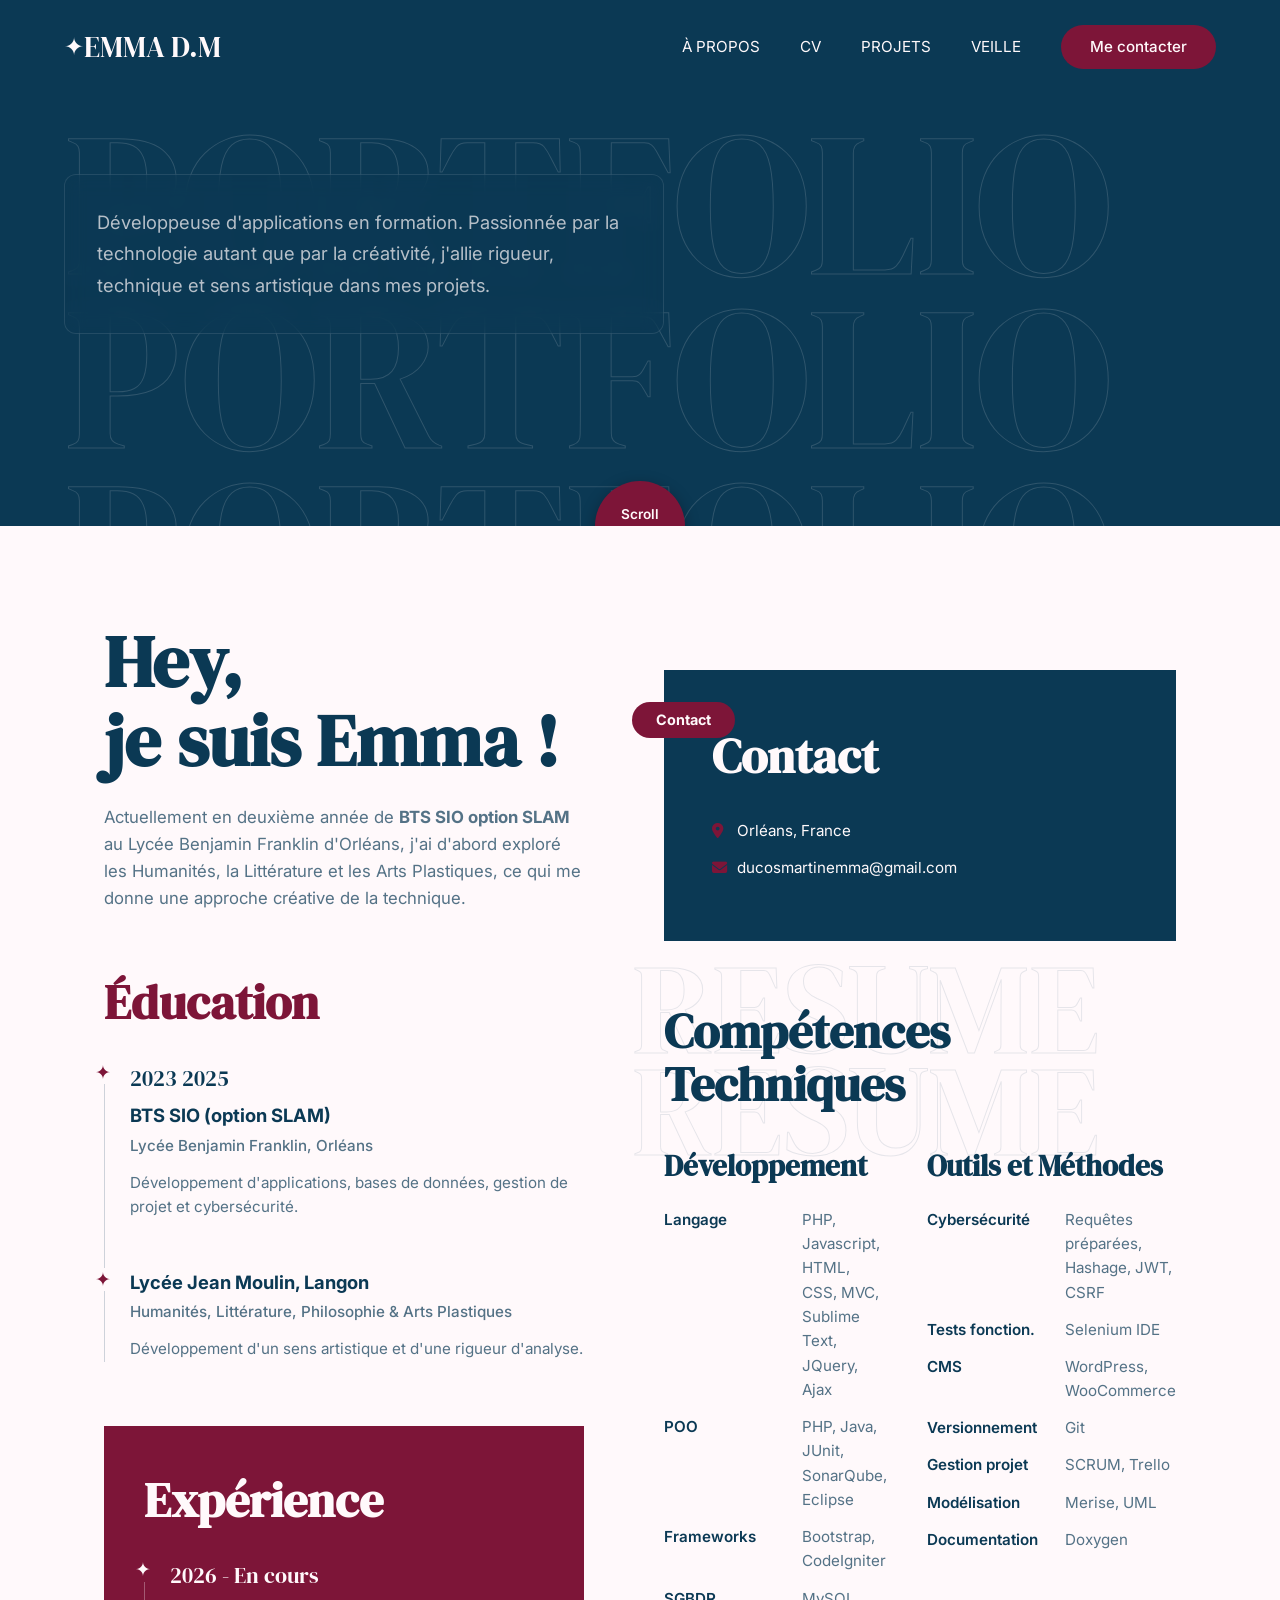
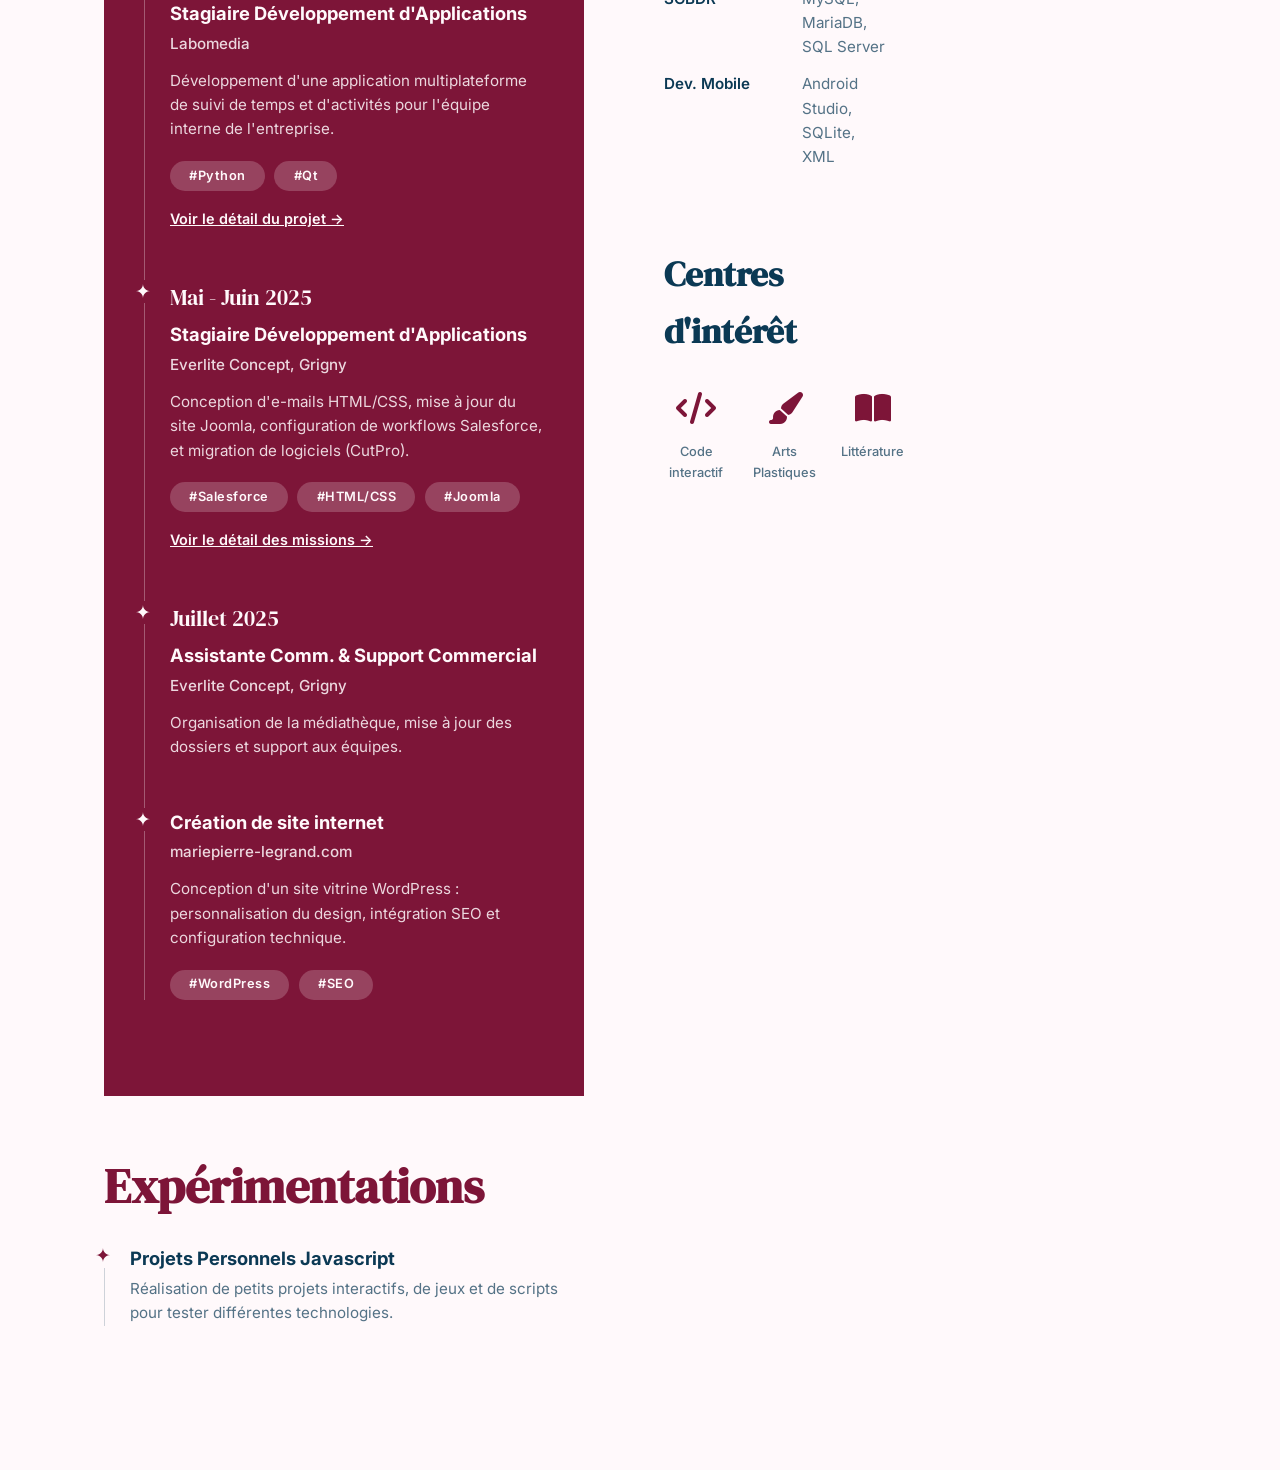
==== index.html @ 81b7ddf8 "feat: Introduce dedicated internship pages for Labomedia and Everlite, a tech watch section, and a n" ====
<!DOCTYPE html>
<html lang="fr">

<head>
    <meta charset="UTF-8">
    <meta name="viewport" content="width=device-width, initial-scale=1.0">
    <title>Portfolio Développeur - Emma Ducos Martin</title>

    <link rel="preconnect" href="https://fonts.googleapis.com">
    <link rel="preconnect" href="https://fonts.gstatic.com" crossorigin>
    <link
        href="https://fonts.googleapis.com/css2?family=DM+Serif+Display&family=Inter:wght@300;400;500;600;700&family=Fira+Code:wght@400;500&display=swap"
        rel="stylesheet">
    <link rel="stylesheet" href="https://cdnjs.cloudflare.com/ajax/libs/font-awesome/6.4.0/css/all.min.css">

    <link rel="stylesheet" href="style.css">
</head>

<body>

    <nav>
        <a href="#" class="logo"><span class="star-light">✦</span> Emma D.M</a>
        <div class="nav-links">
            <a href="#about">À propos</a>
            <a href="#resume">CV</a>
            <a href="#work">Projets</a>
            <a href="veille.html">Veille</a>
            <a href="mailto:ducosmartinemma@gmail.com" class="btn-contact">Me contacter</a>
        </div>
    </nav>

    <header class="hero">
        <div class="hero-text-bg">
            PORTFOLIO<br>
            PORTFOLIO<br>
            PORTFOLIO
        </div>

        <div class="hero-content">
            <div class="hero-left">
                <p>Développeuse d'applications en formation. Passionnée par la technologie autant que par la créativité,
                    j'allie rigueur, technique et sens artistique dans mes projets.</p>
            </div>

        </div>

        <div class="scroll-down">
            Scroll<br>down
        </div>
    </header>

    <main class="index-container">
        <div class="left-column" id="about">

            <div class="intro-text">
                <h1 style="font-size: 4.5rem;">Hey,<br>je suis Emma !</h1>
                <p>Actuellement en deuxième année de <strong>BTS SIO option SLAM</strong> au Lycée Benjamin Franklin
                    d'Orléans, j'ai d'abord exploré les Humanités, la Littérature et les Arts Plastiques, ce qui me
                    donne une approche créative de la technique.</p>
            </div>

            <section class="education-section" style="margin-top: 4rem;">
                <h2 class="section-title">Éducation</h2>
                <div class="timeline">
                    <div class="timeline-item">
                        <div class="timeline-date">2023 2025</div>
                        <div class="timeline-title">BTS SIO (option SLAM)</div>
                        <div class="timeline-subtitle">Lycée Benjamin Franklin, Orléans</div>
                        <div class="timeline-desc">Développement d'applications, bases de données, gestion de projet et
                            cybersécurité.</div>
                    </div>
                    <div class="timeline-item">
                        <div class="timeline-title">Lycée Jean Moulin, Langon</div>
                        <div class="timeline-subtitle">Humanités, Littérature, Philosophie & Arts Plastiques</div>
                        <div class="timeline-desc">Développement d'un sens artistique et d'une rigueur d'analyse.</div>
                    </div>
                </div>
            </section>

            <section class="accent-box" id="resume">
                <h2 class="section-title">Expérience</h2>
                <div class="timeline">
                    <div class="timeline-item">
                        <div class="timeline-date">2026 - En cours</div>
                        <div class="timeline-title">Stagiaire Développement d'Applications</div>
                        <div class="timeline-subtitle">Labomedia</div>
                        <div class="timeline-desc">Développement d'une application multiplateforme de suivi de temps et
                            d'activités pour l'équipe interne de l'entreprise.</div>
                        <div class="tag-container">
                            <span class="tag">#Python</span>
                            <span class="tag">#Qt</span>
                        </div>
                        <a href="stage-labomedia.html"
                            style="display:inline-block; margin-top:1rem; font-weight:600; font-size:0.9rem; text-decoration:underline;">Voir
                            le détail du projet &rarr;</a>
                    </div>
                    <div class="timeline-item">
                        <div class="timeline-date">Mai - Juin 2025</div>
                        <div class="timeline-title">Stagiaire Développement d'Applications</div>
                        <div class="timeline-subtitle">Everlite Concept, Grigny</div>
                        <div class="timeline-desc">Conception d'e-mails HTML/CSS, mise à jour du site Joomla,
                            configuration de workflows Salesforce, et migration de logiciels (CutPro).</div>
                        <div class="tag-container">
                            <span class="tag">#Salesforce</span>
                            <span class="tag">#HTML/CSS</span>
                            <span class="tag">#Joomla</span>
                        </div>
                        <a href="stage-everlite.html"
                            style="display:inline-block; margin-top:1rem; font-weight:600; font-size:0.9rem; text-decoration:underline;">Voir
                            le détail des missions &rarr;</a>
                    </div>
                    <div class="timeline-item">
                        <div class="timeline-date">Juillet 2025</div>
                        <div class="timeline-title">Assistante Comm. & Support Commercial</div>
                        <div class="timeline-subtitle">Everlite Concept, Grigny</div>
                        <div class="timeline-desc">Organisation de la médiathèque, mise à jour des dossiers et support
                            aux équipes.</div>
                    </div>
                    <div class="timeline-item">
                        <div class="timeline-title">Création de site internet</div>
                        <div class="timeline-subtitle">mariepierre-legrand.com</div>
                        <div class="timeline-desc">Conception d'un site vitrine WordPress : personnalisation du design,
                            intégration SEO et configuration technique.</div>
                        <div class="tag-container">
                            <span class="tag">#WordPress</span>
                            <span class="tag">#SEO</span>
                        </div>
                    </div>
                </div>
            </section>

            <section class="education-section" style="margin-top: 4rem;" id="work">
                <h2 class="section-title">Expérimentations</h2>
                <div class="timeline">
                    <div class="timeline-item">
                        <div class="timeline-title">Projets Personnels Javascript</div>
                        <div class="timeline-desc">Réalisation de petits projets interactifs, de jeux et de scripts pour
                            tester différentes technologies.</div>
                    </div>
                </div>
            </section>

        </div>

        <!-- COLONNE DROITE -->
        <div class="right-column">

            <section class="profile-card">
                <h3>Contact</h3>
                <div class="profile-info">
                    <p><i class="fas fa-map-marker-alt"></i> Orléans, France</p>
                    <p><i class="fas fa-envelope"></i> ducosmartinemma@gmail.com</p>
                </div>
            </section>

            <div class="bg-text-skills">
                RESUME<br>RESUME
            </div>

            <section class="skills-section">
                <h2 class="section-title"><span class="black-text">Compétences Techniques</span></h2>

                <div class="skills-grid">
                    <div class="skill-category">
                        <h4>Développement</h4>
                        <ul class="skill-list">
                            <li><span>Langage</span> <span>PHP, Javascript, HTML, CSS, MVC, Sublime Text, JQuery,
                                    Ajax</span></li>
                            <li><span>POO</span> <span>PHP, Java, JUnit, SonarQube, Eclipse</span></li>
                            <li><span>Frameworks</span> <span>Bootstrap, CodeIgniter</span></li>
                            <li><span>SGBDR</span> <span>MySQL, MariaDB, SQL Server</span></li>
                            <li><span>Dev. Mobile</span> <span>Android Studio, SQLite, XML</span></li>
                        </ul>
                    </div>

                    <div class="skill-category">
                        <h4>Outils et Méthodes</h4>
                        <ul class="skill-list">
                            <li><span>Cybersécurité</span> <span>Requêtes préparées, Hashage, JWT, CSRF</span></li>
                            <li><span>Tests fonction.</span> <span>Selenium IDE</span></li>
                            <li><span>CMS</span> <span>WordPress, WooCommerce</span></li>
                            <li><span>Versionnement</span> <span>Git</span></li>
                            <li><span>Gestion projet</span> <span>SCRUM, Trello</span></li>
                            <li><span>Modélisation</span> <span>Merise, UML</span></li>
                            <li><span>Documentation</span> <span>Doxygen</span></li>
                        </ul>
                    </div>
                </div>
            </section>

            <div class="bottom-section">
                <div class="bottom-block">
                    <h4>Centres d'intérêt</h4>
                    <div class="hobbies-icons" style="margin-top: 1.5rem;">
                        <div class="hobby-item">
                            <i class="fas fa-code"></i>
                            <span>Code interactif</span>
                        </div>
                        <div class="hobby-item">
                            <i class="fas fa-paint-brush"></i>
                            <span>Arts Plastiques</span>
                        </div>
                        <div class="hobby-item">
                            <i class="fas fa-book-open"></i>
                            <span>Littérature</span>
                        </div>
                    </div>
                </div>
            </div>

        </div>
        </div>
    </main>

</body>

</html>
---- style.css ----
:root {
    --bg-light: #FFF9FB;
    --primary-dark: #0B3954;
    --accent-color: #7D1538;

    --text-light: #FFF9FB;
    --text-dark: #0B3954;
    --text-muted: rgba(11, 57, 84, 0.7);
    --text-muted-light: rgba(255, 249, 251, 0.7);

    --font-headings: 'DM Serif Display', serif;
    --font-body: 'Inter', sans-serif;
    --font-mono: 'Fira Code', monospace;
}

::selection {
    background-color: var(--accent-color);
    color: var(--bg-light);
}

* {
    box-sizing: border-box;
    margin: 0;
    padding: 0;
}

body {
    font-family: var(--font-body);
    background-color: var(--bg-light);
    color: var(--text-dark);
    line-height: 1.6;
    overflow-x: hidden;
    -webkit-font-smoothing: antialiased;
}

/* Utilitaires */
.star {
    color: var(--accent-color);
    display: inline-block;
    margin-right: 8px;
    font-size: 1.2rem;
}

.star-light {
    color: var(--bg-light);
    font-size: 1.5rem;
}

a {
    text-decoration: none;
    color: inherit;
}

/* ----- NAVIGATION ----- */
nav {
    display: flex;
    justify-content: space-between;
    align-items: center;
    padding: 1.5rem 5%;
    background-color: var(--primary-dark);
    color: var(--text-light);
}

.logo {
    font-family: var(--font-headings);
    font-size: 1.8rem;
    display: flex;
    align-items: center;
    text-transform: uppercase;
}

.nav-links {
    display: flex;
    gap: 2.5rem;
    font-size: 0.95rem;
    font-weight: 400;
    align-items: center;
    text-transform: uppercase;
}

.nav-links a:hover {
    color: var(--accent-color);
    transition: color 0.3s ease;
}

.btn-contact {
    background-color: var(--accent-color);
    color: var(--text-light);
    padding: 0.6rem 1.8rem;
    border-radius: 50px;
    font-weight: 500;
    transition: transform 0.3s, background-color 0.3s;
    text-transform: none;
}

.btn-contact:hover {
    transform: scale(1.05);
    color: var(--text-light) !important;
}

/* ----- HERO SECTION ----- */
.hero {
    position: relative;
    background-color: var(--primary-dark);
    color: var(--text-light);
    padding: 5rem 5% 12rem 5%;
    display: flex;
    align-items: center;
    justify-content: center;
    overflow: hidden;
}

.hero-subpage {
    padding: 8rem 5% 8rem 5%;
}

.hero-text-bg {
    position: absolute;
    font-family: var(--font-headings);
    font-size: 16vw;
    line-height: 0.85;
    color: transparent;
    -webkit-text-stroke: 1px rgba(255, 249, 251, 0.15);
    top: 5%;
    left: 5%;
    z-index: 0;
    user-select: none;
    white-space: nowrap;
}

.hero-subpage .hero-text-bg {
    font-size: 14vw;
    top: 10%;
    left: 0%;
}

.hero-text-bg span.solid {
    color: var(--bg-light);
    -webkit-text-stroke: 0;
}

.hero-content {
    position: relative;
    z-index: 2;
    display: flex;
    width: 100%;
    max-width: 1200px;
    gap: 3rem;
    justify-content: space-between;
    align-items: center;
}

.hero-content-subpage {
    max-width: 900px;
    gap: 1rem;
    text-align: center;
    flex-direction: column;
    background-color: rgba(11, 57, 84, 0.4);
    backdrop-filter: blur(10px);
    padding: 3rem 2rem;
    border-radius: 12px;
    border: 1px solid rgba(255, 249, 251, 0.1);
}

.hero-left {
    flex: 1;
    max-width: 600px;
    background-color: rgba(11, 57, 84, 0.4);
    backdrop-filter: blur(10px);
    padding: 2rem;
    border-radius: 12px;
    border: 1px solid rgba(255, 249, 251, 0.1);
}

.hero-left p {
    font-size: 1.15rem;
    color: var(--text-muted-light);
    line-height: 1.7;
}

.hero-right {
    flex: 1;
    display: flex;
    flex-direction: column;
    justify-content: center;
    align-items: flex-end;
    text-align: right;
    font-family: var(--font-mono);
    font-size: 1rem;
    color: var(--text-light);
}

.hero-right p {
    margin-bottom: 0.8rem;
}

.hero-right span {
    color: var(--accent-color);
    margin-right: 0.5rem;
}

.hero-title {
    font-family: var(--font-headings);
    font-size: 4rem;
    line-height: 1.1;
    margin-bottom: 1rem;
}

.hero-subtitle {
    font-size: 1.25rem;
    color: var(--text-muted-light);
    max-width: 800px;
}

.btn-back {
    position: absolute;
    top: 2rem;
    left: 5%;
    color: var(--text-light);
    z-index: 10;
    font-size: 1rem;
    display: flex;
    align-items: center;
    gap: 0.5rem;
    transition: color 0.3s;
}

.btn-back:hover {
    color: var(--accent-color);
}

.scroll-down {
    position: absolute;
    bottom: -45px;
    left: 50%;
    transform: translateX(-50%);
    width: 90px;
    height: 90px;
    background-color: var(--accent-color);
    border-radius: 50%;
    display: flex;
    align-items: center;
    justify-content: center;
    text-align: center;
    font-family: var(--font-body);
    font-size: 0.85rem;
    font-weight: 600;
    color: var(--text-light);
    box-shadow: 0 4px 15px rgba(0, 0, 0, 0.3);
    z-index: 10;
}

/* ----- CONTAINERS ----- */
.container {
    max-width: 1000px;
    margin: 0 auto;
    padding: 4rem 5%;
}

.index-container {
    max-width: 1200px;
    margin: 0 auto;
    padding: 6rem 5%;
    display: grid;
    grid-template-columns: 1fr 1fr;
    gap: 5rem;
}

/* ----- TITLES ----- */
.section-title {
    font-family: var(--font-headings);
    font-size: 3rem;
    color: var(--accent-color);
    margin-bottom: 2rem;
    display: flex;
    align-items: center;
    line-height: 1.1;
}

.section-title-center {
    text-align: center;
    justify-content: center;
}

.section-title span.black-text {
    color: var(--text-dark);
}

/* ----- TIMELINE (Expériences / Education) ----- */
.timeline {
    position: relative;
    padding-left: 25px;
    border-left: 1px solid rgba(11, 57, 84, 0.2);
    margin-bottom: 3rem;
}

.timeline-veille {
    border-left: 2px dashed rgba(11, 57, 84, 0.2);
    padding-left: 30px;
}

.timeline-item {
    position: relative;
    margin-bottom: 3rem;
}

.timeline-item::before {
    content: '✦';
    position: absolute;
    left: -35px;
    top: 0;
    color: var(--accent-color);
    background-color: var(--bg-light);
    font-size: 1.2rem;
    padding: 2px 0;
    line-height: 1;
}

.timeline-date {
    font-family: var(--font-headings);
    font-size: 1.4rem;
    color: var(--primary-dark);
    margin-bottom: 0.3rem;
}

.timeline-title {
    font-size: 1.15rem;
    font-weight: 700;
    color: var(--primary-dark);
    margin-bottom: 0.2rem;
}

.timeline-subtitle {
    font-size: 0.95rem;
    color: var(--text-muted);
    margin-bottom: 0.8rem;
    font-weight: 500;
}

.timeline-desc {
    font-size: 0.95rem;
    color: var(--text-muted);
    line-height: 1.6;
}

/* ----- ACCENT BOX ----- */
.accent-box {
    background-color: var(--accent-color);
    color: var(--text-light);
    padding: 3rem 2.5rem;
    margin-top: 4rem;
    position: relative;
}

.accent-box .section-title {
    color: var(--bg-light);
}

.accent-box .timeline {
    border-left-color: rgba(255, 249, 251, 0.3);
}

.accent-box .timeline-item::before {
    color: var(--bg-light);
    background-color: var(--accent-color);
}

.accent-box .timeline-date,
.accent-box .timeline-title {
    color: var(--bg-light);
}

.accent-box .timeline-subtitle,
.accent-box .timeline-desc {
    color: rgba(255, 249, 251, 0.85);
}

.tag-container {
    display: flex;
    flex-wrap: wrap;
    gap: 0.6rem;
    margin-top: 1.2rem;
}

.tag {
    background-color: var(--primary-dark);
    color: var(--bg-light);
    padding: 0.3rem 1.2rem;
    border-radius: 50px;
    font-size: 0.8rem;
    font-weight: 600;
    letter-spacing: 0.5px;
}

.accent-box .tag {
    background-color: rgba(255, 249, 251, 0.2);
    color: var(--bg-light);
}

/* ----- RIGHT COLUMN (Profile / Skills) ----- */
.intro-text h1 {
    font-family: var(--font-headings);
    font-size: 4rem;
    line-height: 1.1;
    color: var(--primary-dark);
    margin-bottom: 1.5rem;
}

.intro-text p {
    color: var(--text-muted);
    font-size: 1.05rem;
    margin-bottom: 2rem;
}

.profile-card {
    background-color: var(--primary-dark);
    color: var(--text-light);
    padding: 3rem;
    margin-top: 3rem;
    margin-bottom: 4rem;
    position: relative;
}

.profile-card::before {
    content: 'Contact';
    position: absolute;
    top: 2rem;
    left: -2rem;
    background-color: var(--accent-color);
    color: var(--bg-light);
    padding: 0.4rem 1.5rem;
    border-radius: 50px;
    font-weight: bold;
    font-size: 0.9rem;
}

.profile-card h3 {
    font-family: var(--font-headings);
    font-size: 3rem;
    margin-bottom: 1.5rem;
    color: var(--bg-light);
}

.profile-info {
    font-family: var(--font-body);
    font-size: 0.95rem;
    color: var(--text-light);
}

.profile-info p {
    margin-bottom: 0.8rem;
    display: flex;
    align-items: center;
}

.profile-info i {
    width: 25px;
    color: var(--accent-color);
}

.bg-text-skills {
    font-family: var(--font-headings);
    font-size: 8rem;
    line-height: 0.8;
    color: transparent;
    -webkit-text-stroke: 1px rgba(11, 57, 84, 0.1);
    position: absolute;
    z-index: -1;
    margin-top: -3rem;
    margin-left: -2rem;
    user-select: none;
}

.skills-section {
    position: relative;
    margin-bottom: 4rem;
    z-index: 1;
}

.skills-grid {
    display: grid;
    grid-template-columns: 1fr 1fr;
    gap: 2.5rem;
}

.skill-category h4 {
    font-family: var(--font-headings);
    font-size: 1.8rem;
    color: var(--primary-dark);
    margin-bottom: 1.2rem;
}

.skill-icons {
    display: flex;
    flex-wrap: wrap;
    gap: 0.5rem;
    margin-bottom: 1.5rem;
}

.skill-icon {
    width: 45px;
    height: 45px;
    background-color: var(--primary-dark);
    color: var(--bg-light);
    display: flex;
    align-items: center;
    justify-content: center;
    font-weight: 600;
    font-size: 1rem;
    border-radius: 4px;
}

.skill-list {
    list-style: none;
    font-size: 0.95rem;
    color: var(--text-muted);
}

.skill-list li {
    margin-bottom: 0.8rem;
    display: grid;
    grid-template-columns: 130px 1fr;
    gap: 0.5rem;
    align-items: start;
}

.skill-list li>span:first-child {
    font-weight: 600;
    color: var(--primary-dark);
}

.tech-tags {
    display: flex;
    flex-wrap: wrap;
    gap: 0.6rem;
}

.tech-tag {
    background-color: var(--primary-dark);
    color: var(--bg-light);
    padding: 0.4rem 1.2rem;
    border-radius: 50px;
    font-size: 0.85rem;
}

.bottom-section {
    display: grid;
    grid-template-columns: 1fr 1fr;
    gap: 2rem;
    margin-top: 2rem;
}

.bottom-block h4 {
    font-family: var(--font-headings);
    font-size: 2.2rem;
    color: var(--primary-dark);
    margin-bottom: 1.5rem;
}

.bottom-block ul {
    list-style: none;
    display: flex;
    gap: 2rem;
}

.bottom-block li {
    margin-bottom: 1rem;
}

.bottom-block strong {
    display: block;
    color: var(--primary-dark);
    font-size: 1.2rem;
    font-family: var(--font-headings);
}

.bottom-block span {
    color: var(--text-muted);
    font-size: 0.9rem;
}

.hobbies-icons {
    display: flex;
    gap: 1.5rem;
    color: var(--accent-color);
    font-size: 2rem;
    text-align: center;
}

.hobby-item span {
    display: block;
    font-size: 0.8rem;
    color: var(--text-muted);
    font-family: var(--font-body);
    margin-top: 0.5rem;
    font-weight: 500;
}

/* ----- MISSIONS ----- */
.mission-grid {
    display: grid;
    grid-template-columns: 1fr;
    gap: 3rem;
}

.mission-card {
    background-color: white;
    padding: 2.5rem;
    border-radius: 12px;
    box-shadow: 0 10px 30px rgba(11, 57, 84, 0.05);
    border-left: 5px solid var(--accent-color);
    transition: transform 0.3s ease;
}

.mission-card:hover {
    transform: translateY(-5px);
}

.mission-card h3 {
    font-family: var(--font-headings);
    font-size: 2rem;
    color: var(--primary-dark);
    margin-bottom: 1.2rem;
}

.mission-card p {
    color: var(--text-muted);
    font-size: 1.05rem;
    line-height: 1.7;
}

.mission-icon {
    font-size: 2rem;
    color: var(--accent-color);
    margin-bottom: 1rem;
    display: inline-block;
}

/* ----- VEILLE ARTICLES ----- */
.article-card {
    position: relative;
    background-color: white;
    padding: 2.5rem;
    border-radius: 12px;
    box-shadow: 0 10px 30px rgba(11, 57, 84, 0.05);
    margin-bottom: 3.5rem;
    transition: transform 0.3s ease, box-shadow 0.3s ease;
}

.article-card::before {
    content: '';
    position: absolute;
    left: -39px;
    top: 30px;
    width: 16px;
    height: 16px;
    background-color: var(--accent-color);
    border-radius: 50%;
    border: 4px solid var(--bg-light);
}

.article-card:hover {
    transform: translateY(-5px);
    box-shadow: 0 15px 40px rgba(11, 57, 84, 0.1);
}

.article-header {
    display: flex;
    justify-content: space-between;
    align-items: flex-start;
    margin-bottom: 1rem;
    flex-wrap: wrap;
    gap: 1rem;
}

.article-date {
    font-family: var(--font-mono);
    font-size: 0.9rem;
    color: var(--bg-light);
    background-color: var(--primary-dark);
    padding: 0.3rem 0.8rem;
    border-radius: 50px;
    font-weight: 500;
}

.article-title {
    font-family: var(--font-headings);
    font-size: 2rem;
    color: var(--primary-dark);
    margin-bottom: 1rem;
    line-height: 1.2;
}

.article-desc {
    color: var(--text-dark);
    font-size: 1.05rem;
    line-height: 1.7;
    margin-bottom: 1.5rem;
    position: relative;
    padding-left: 1.5rem;
    border-left: 3px solid var(--accent-color);
}

.article-desc strong {
    display: block;
    margin-bottom: 0.5rem;
    color: var(--accent-color);
}

.article-link {
    display: inline-flex;
    align-items: center;
    gap: 0.5rem;
    font-weight: 600;
    color: var(--primary-dark);
    font-size: 1rem;
    text-decoration: underline;
    text-underline-offset: 4px;
    transition: color 0.3s;
}

.article-link:hover {
    color: var(--accent-color);
}

/* ----- STAGE PAGES ----- */
.hero-vigo {
    background-image: linear-gradient(to right, rgba(11, 57, 84, 0.95), rgba(11, 57, 84, 0.6)), url("assets/agence-d'architecture-Vigo.jpg");
    background-size: cover;
    background-position: center 20%;
}

.stage-intro {
    margin-bottom: 4rem;
}

.stage-intro p {
    font-size: 1.15rem;
    line-height: 1.8;
    color: var(--text-muted);
    margin-bottom: 1.5rem;
}

.stage-intro p:last-of-type {
    margin-bottom: 0;
}

.project-gallery {
    display: flex;
    gap: 2rem;
    margin-top: 3.5rem;
    flex-wrap: wrap;
}

.gallery-item {
    flex: 1;
    min-width: 300px;
    border-radius: 12px;
    overflow: hidden;
    box-shadow: 0 10px 30px rgba(11, 57, 84, 0.1);
    display: flex;
    flex-direction: column;
}

.gallery-item img {
    width: 100%;
    height: auto;
    object-fit: contain;
    display: block;
    transition: transform 0.3s ease;
    border-radius: 12px;
}

.gallery-item:hover img {
    transform: scale(1.03);
}

/* ----- RESPONSIVE ----- */
@media (max-width: 968px) {
    .index-container {
        grid-template-columns: 1fr;
        gap: 3rem;
    }

    .hero-content {
        flex-direction: column;
    }

    .hero-right {
        align-items: flex-start;
        text-align: left;
        margin-top: 2rem;
    }

    .hero-text-bg {
        font-size: 25vw;
        top: 15%;
    }

    .nav-links {
        display: none;
    }

    .bottom-section {
        grid-template-columns: 1fr;
    }
}

@media (max-width: 768px) {
    .hero-title {
        font-size: 3rem;
    }

    .hero-text-bg {
        font-size: 20vw;
    }

    .nav-links {
        display: none;
    }

    .timeline-veille {
        padding-left: 20px;
    }

    .article-card {
        padding: 1.5rem;
    }

    .article-card::before {
        left: -29px;
    }
}
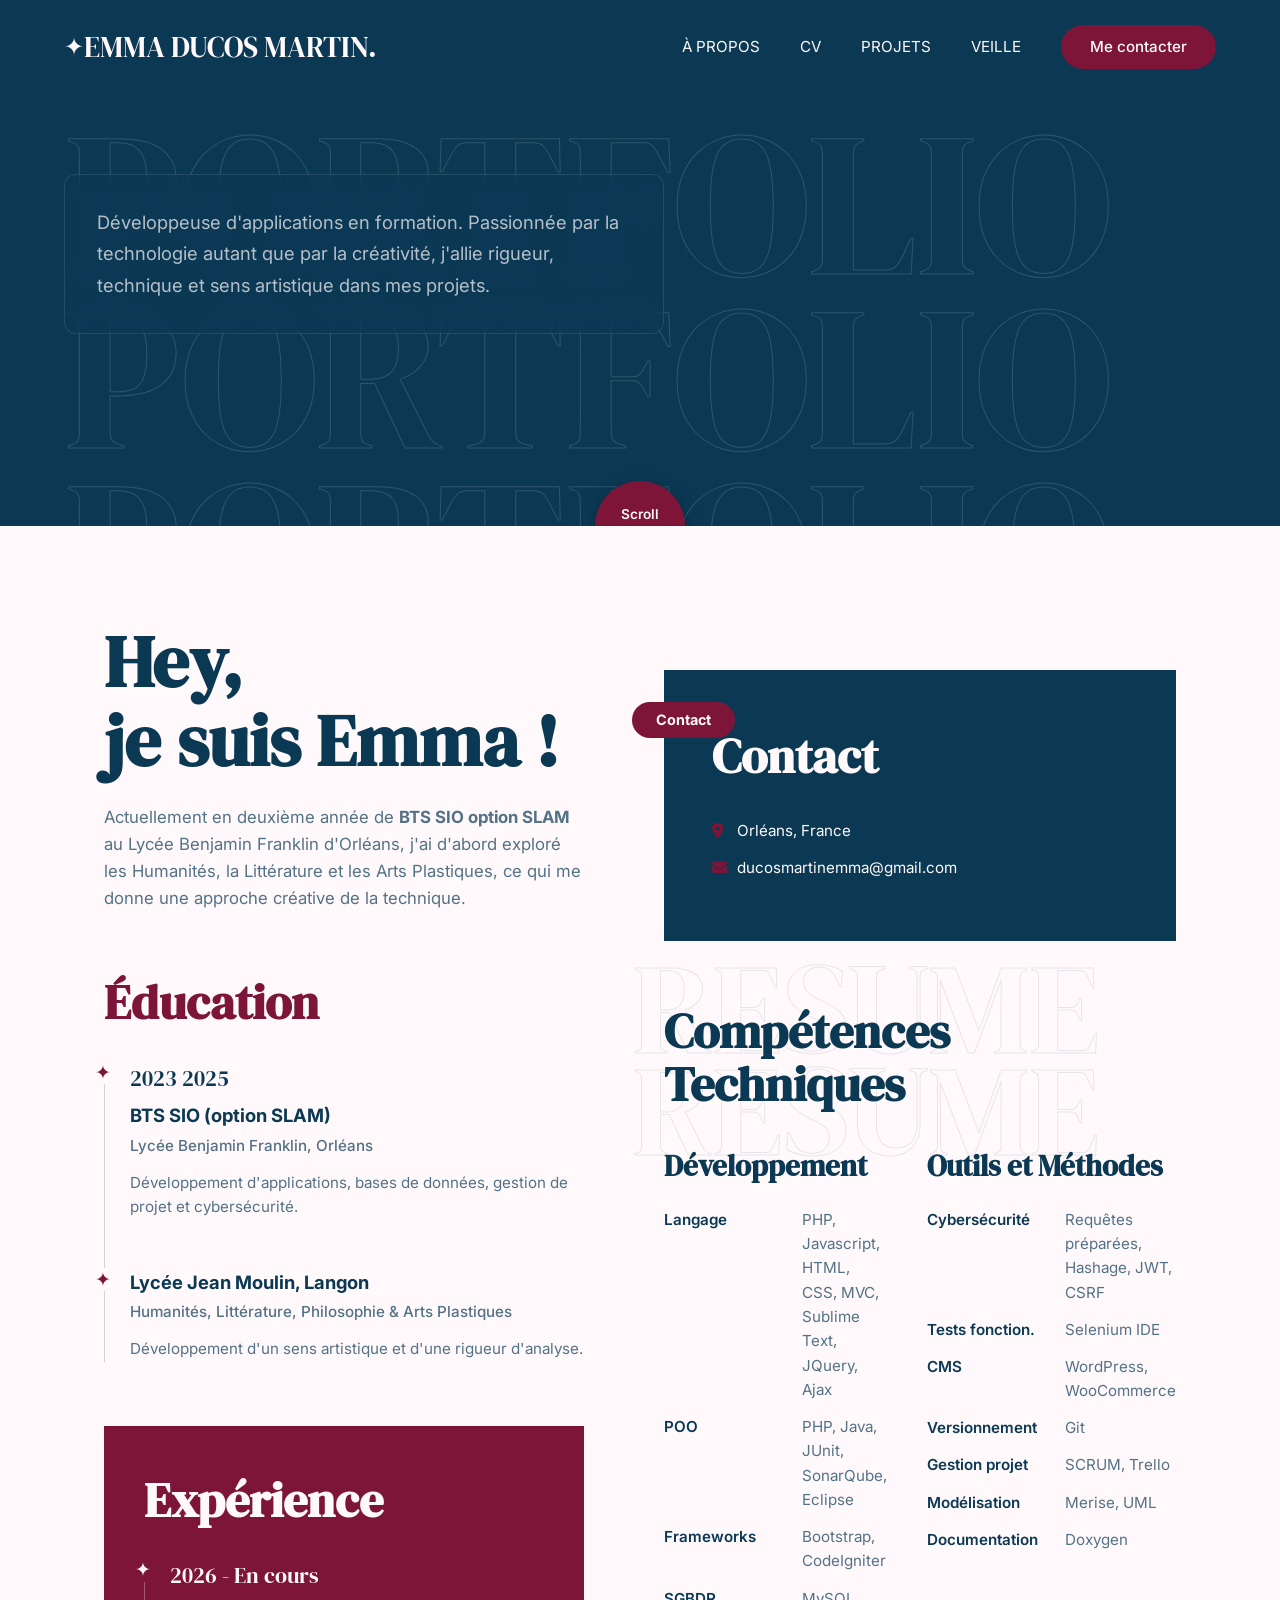
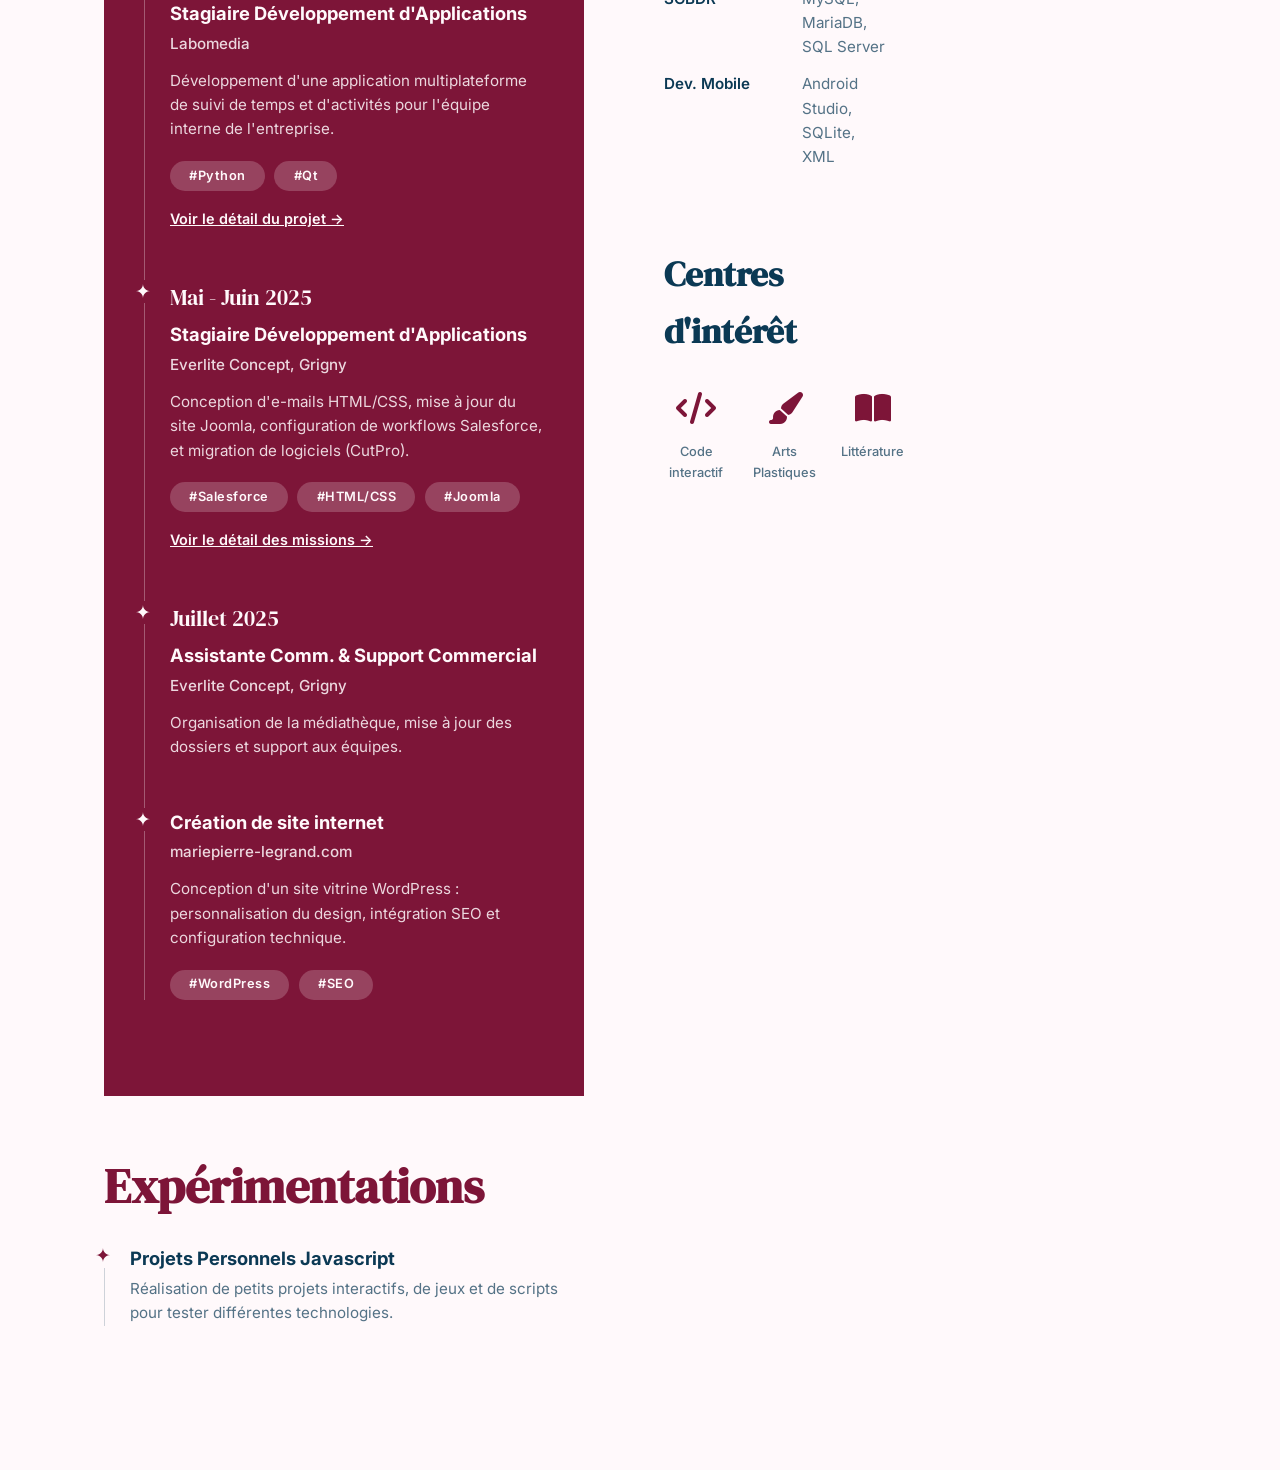
==== commit 985eb2bb: "test" ====
--- a/index.html
+++ b/index.html
@@ -4,7 +4,7 @@
 <head>
     <meta charset="UTF-8">
     <meta name="viewport" content="width=device-width, initial-scale=1.0">
-    <title>Portfolio Développeur - Emma Ducos Martin</title>
+    <title> Portfolio Développeur - Emma Ducos Martin</title>
 
     <link rel="preconnect" href="https://fonts.googleapis.com">
     <link rel="preconnect" href="https://fonts.gstatic.com" crossorigin>
@@ -19,7 +19,7 @@
 <body>
 
     <nav>
-        <a href="#" class="logo"><span class="star-light">✦</span> Emma D.M</a>
+        <a href="#" class="logo"><span class="star-light">✦</span> Emma Ducos Martin.</a>
         <div class="nav-links">
             <a href="#about">À propos</a>
             <a href="#resume">CV</a>
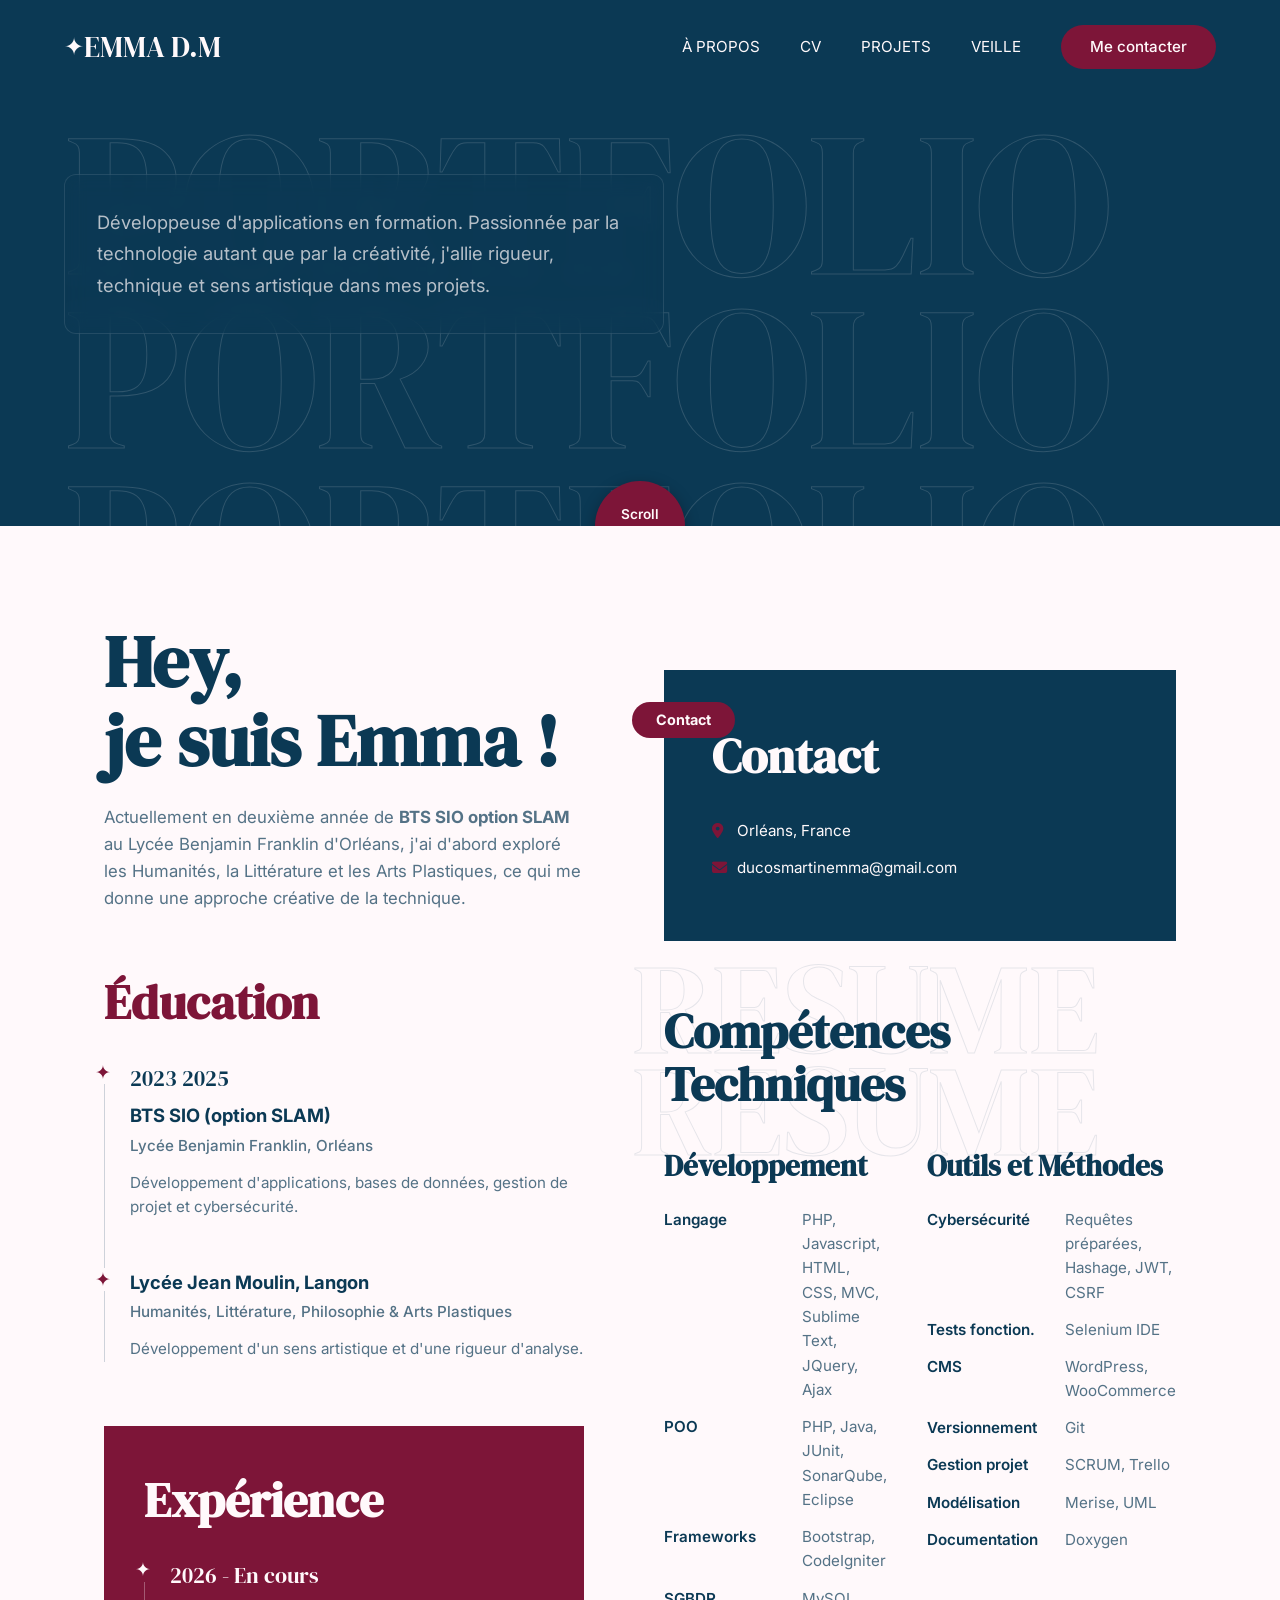
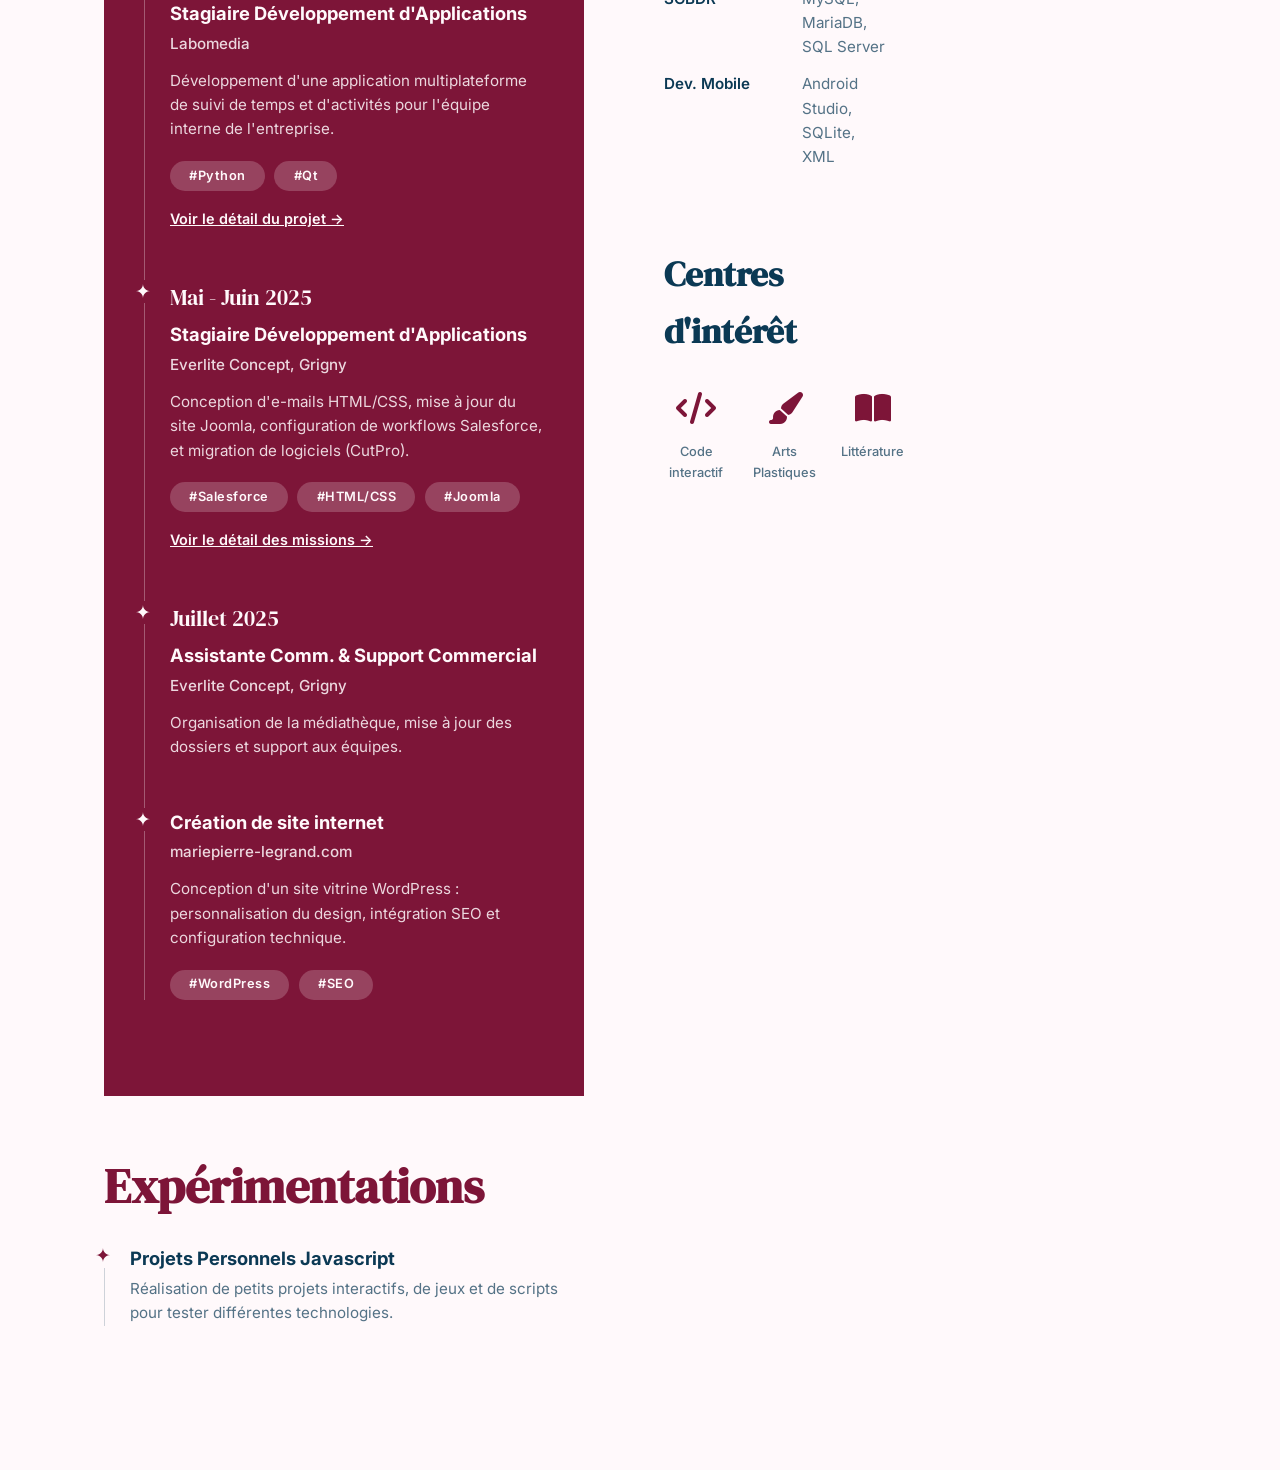
==== commit 20888afb: "return" ====
--- a/index.html
+++ b/index.html
@@ -19,7 +19,7 @@
 <body>
 
     <nav>
-        <a href="#" class="logo"><span class="star-light">✦</span> Emma Ducos Martin.</a>
+        <a href="#" class="logo"><span class="star-light">✦</span> Emma D.M</a>
         <div class="nav-links">
             <a href="#about">À propos</a>
             <a href="#resume">CV</a>
